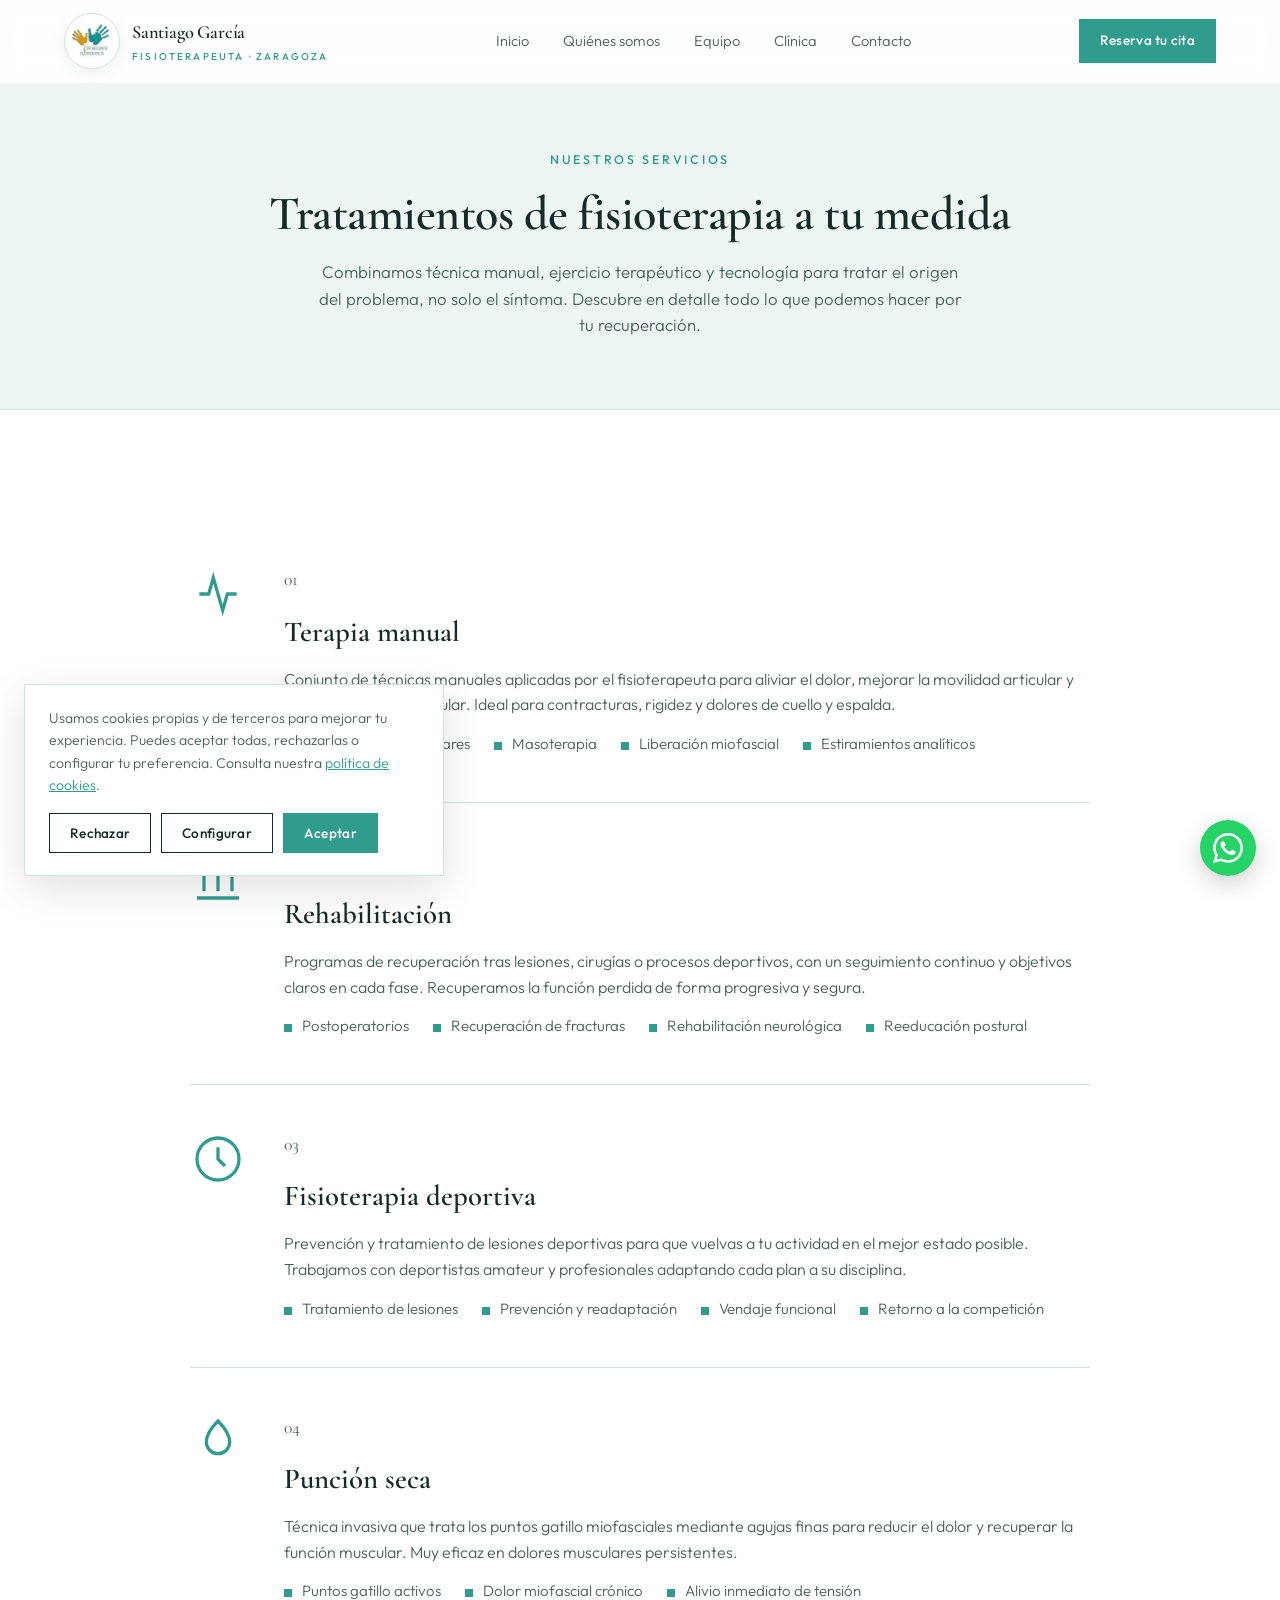
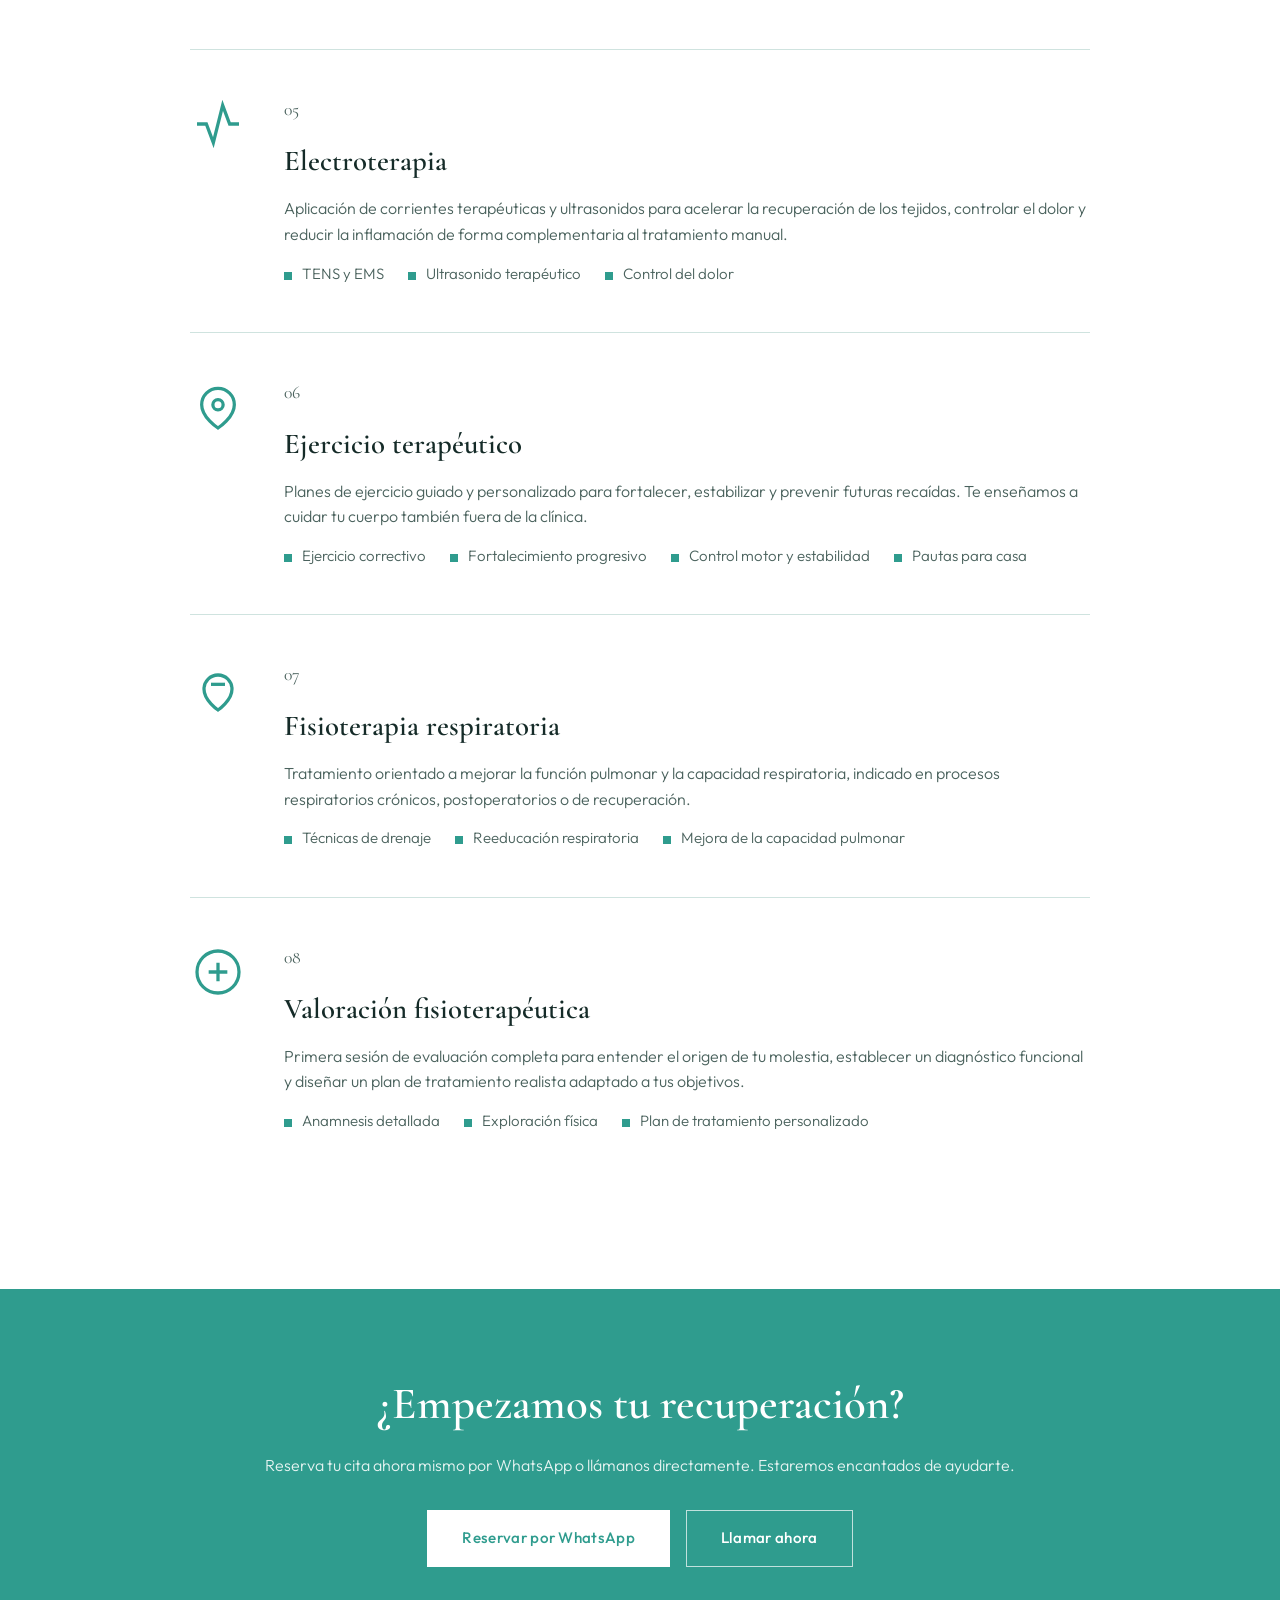
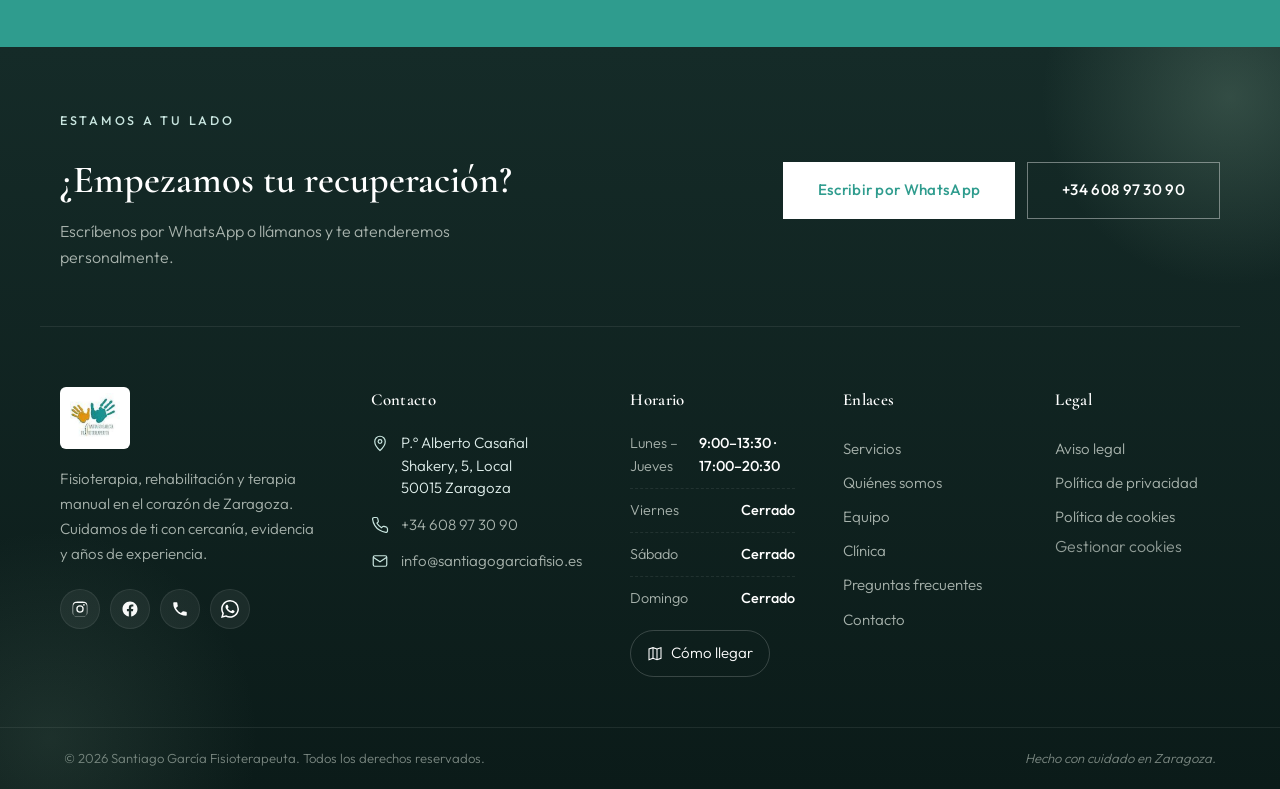
==== servicios.html @ b071722d "Add files via upload" ====
<!doctype html>
<html lang=es>

<head>
  <meta charset=UTF-8>
  <meta content="default-src 'self'; base-uri 'self'; object-src 'none'; frame-ancestors 'none'; form-action 'self' https://wa.me; img-src 'self' data: https:; style-src 'self' 'unsafe-inline'; font-src 'self' data:; script-src 'self' 'unsafe-inline'; connect-src 'self'; upgrade-insecure-requests" http-equiv=Content-Security-Policy>
  <meta content=nosniff http-equiv=X-Content-Type-Options>
  <meta content=strict-origin-when-cross-origin http-equiv=Referrer-Policy>
  <meta content="geolocation=(), microphone=(), camera=(), payment=(), interest-cohort=()" http-equiv=Permissions-Policy>
  <meta content="telephone=no" name=format-detection>
  <meta content="width=device-width,initial-scale=1" name=viewport>
  <meta content="Todos los servicios de fisioterapia de Santiago García: terapia manual, rehabilitación, fisioterapia deportiva, punción seca, electroterapia y más en Zaragoza." name=description>
  <title>Servicios de Fisioterapia en Zaragoza | Santiago García Fisioterapeuta</title>
  <meta content="servicios fisioterapia Zaragoza, terapia manual, rehabilitación, punción seca, fisioterapia deportiva, electroterapia" name=keywords>
  <meta content="Santiago García Fisioterapeuta" name=author>
  <meta content="index, follow, max-image-preview:large" name=robots>
  <meta content=#2f9c8e name=theme-color>
  <link href=https://santiagogarciafisio.es/servicios.html rel=canonical>
  <meta content=website property=og:type>
  <meta content="Santiago García Fisioterapeuta" property=og:site_name>
  <meta content=es_ES property=og:locale>
  <meta content=https://santiagogarciafisio.es/servicios.html property=og:url>
  <meta content="Servicios de Fisioterapia en Zaragoza | Santiago García" property=og:title>
  <meta content="Terapia manual, rehabilitación, fisioterapia deportiva, punción seca y más. Atención personalizada en Zaragoza." property=og:description>
  <meta content=https://santiagogarciafisio.es/images/hero-bg.webp property=og:image>
  <meta content=summary_large_image name=twitter:card>
  <meta content="Servicios de Fisioterapia en Zaragoza" name=twitter:title>
  <meta content="Terapia manual, rehabilitación, fisioterapia deportiva, punción seca y más." name=twitter:description>
  <meta content=https://santiagogarciafisio.es/images/hero-bg.webp name=twitter:image>
  <link as=image fetchpriority=high href=images/logo.webp rel=preload>
  <link as=font crossorigin href=fonts/outfit-300-latin.woff2 rel=preload type=font/woff2>
  <link as=font crossorigin href=fonts/cormorant-garamond-600-latin.woff2 rel=preload type=font/woff2>
  <link href=styles.css rel=stylesheet>
  <script type=application/ld+json>
    {
      "@context": "https://schema.org",
      "@type": "Physiotherapist",
      "@id": "https://santiagogarciafisio.es/#business",
      "name": "Santiago García Fisioterapeuta",
      "url": "https://santiagogarciafisio.es/",
      "telephone": "+34608973090",
      "address": {
        "@type": "PostalAddress",
        "streetAddress": "P.º Alberto Casañal Shakery, 5, Local",
        "addressLocality": "Zaragoza",
        "postalCode": "50015",
        "addressCountry": "ES"
      }
    }
  </script>
  <script type=application/ld+json>
    {
      "@context": "https://schema.org",
      "@type": "BreadcrumbList",
      "itemListElement": [{
          "@type": "ListItem",
          "position": 1,
          "name": "Inicio",
          "item": "https://santiagogarciafisio.es/"
        },
        {
          "@type": "ListItem",
          "position": 2,
          "name": "Servicios",
          "item": "https://santiagogarciafisio.es/servicios.html"
        }
      ]
    }
  </script>
</head>

<body>
  <header class="header is-scrolled" id=site-header>
    <div class="container header__inner"><a class=header__logo href=index.html> <img alt="Santiago García Fisioterapeuta" decoding=async fetchpriority=high height=140 src=images/logo.webp width=140> <span class=header__logo-text> <span class=header__logo-name>Santiago García</span> <span class=header__logo-tag>Fisioterapeuta · Zaragoza</span> </span> </a>
      <nav class=nav><a class=nav__link href=index.html>Inicio</a><a class=nav__link href=index.html#quienes-somos>Quiénes somos</a><a class=nav__link href=index.html#equipo>Equipo</a><a class=nav__link href=index.html#clinica>Clínica</a><a class=nav__link href=index.html#contacto>Contacto</a></nav><a class="btn btn--sm btn--primary" href=index.html#contacto>Reserva tu cita</a>
    </div>
  </header>
  <main>
    <section class=page-hero>
      <div class=container>
        <p class=eyebrow>Nuestros servicios</p>
        <h1 class=section__title>Tratamientos de fisioterapia a tu medida</h1>
        <p class=section__lead>Combinamos técnica manual, ejercicio terapéutico y tecnología para tratar el origen del problema, no solo el síntoma. Descubre en detalle todo lo que podemos hacer por tu recuperación.</p>
      </div>
    </section>
    <section class=section>
      <div class=container>
        <div class=services-list>
          <article class="reveal service-detail"><span class=service-detail__icon><svg viewbox="0 0 24 24" fill=none stroke=currentColor stroke-width=1.4>
                <path d="M4 12h4l2-7 4 14 2-7h4" />
              </svg></span>
            <div>
              <p class=service-detail__num>01</p>
              <h3>Terapia manual</h3>
              <p>Conjunto de técnicas manuales aplicadas por el fisioterapeuta para aliviar el dolor, mejorar la movilidad articular y liberar la tensión muscular. Ideal para contracturas, rigidez y dolores de cuello y espalda.</p>
              <ul>
                <li>Movilizaciones articulares</li>
                <li>Masoterapia</li>
                <li>Liberación miofascial</li>
                <li>Estiramientos analíticos</li>
              </ul>
            </div>
          </article>
          <article class="reveal service-detail"><span class=service-detail__icon><svg viewbox="0 0 24 24" fill=none stroke=currentColor stroke-width=1.4>
                <path d="M6 18V9m6 9V6m6 12v-6" />
                <path d="M3 21h18" />
              </svg></span>
            <div>
              <p class=service-detail__num>02</p>
              <h3>Rehabilitación</h3>
              <p>Programas de recuperación tras lesiones, cirugías o procesos deportivos, con un seguimiento continuo y objetivos claros en cada fase. Recuperamos la función perdida de forma progresiva y segura.</p>
              <ul>
                <li>Postoperatorios</li>
                <li>Recuperación de fracturas</li>
                <li>Rehabilitación neurológica</li>
                <li>Reeducación postural</li>
              </ul>
            </div>
          </article>
          <article class="reveal service-detail"><span class=service-detail__icon><svg viewbox="0 0 24 24" fill=none stroke=currentColor stroke-width=1.4>
                <circle cx=12 cy=12 r=9 />
                <path d="M12 7v5l3 3" />
              </svg></span>
            <div>
              <p class=service-detail__num>03</p>
              <h3>Fisioterapia deportiva</h3>
              <p>Prevención y tratamiento de lesiones deportivas para que vuelvas a tu actividad en el mejor estado posible. Trabajamos con deportistas amateur y profesionales adaptando cada plan a su disciplina.</p>
              <ul>
                <li>Tratamiento de lesiones</li>
                <li>Prevención y readaptación</li>
                <li>Vendaje funcional</li>
                <li>Retorno a la competición</li>
              </ul>
            </div>
          </article>
          <article class="reveal service-detail"><span class=service-detail__icon><svg viewbox="0 0 24 24" fill=none stroke=currentColor stroke-width=1.4>
                <path d="M12 3c3 3 5 6 5 9a5 5 0 0 1-10 0c0-3 2-6 5-9Z" />
              </svg></span>
            <div>
              <p class=service-detail__num>04</p>
              <h3>Punción seca</h3>
              <p>Técnica invasiva que trata los puntos gatillo miofasciales mediante agujas finas para reducir el dolor y recuperar la función muscular. Muy eficaz en dolores musculares persistentes.</p>
              <ul>
                <li>Puntos gatillo activos</li>
                <li>Dolor miofascial crónico</li>
                <li>Alivio inmediato de tensión</li>
              </ul>
            </div>
          </article>
          <article class="reveal service-detail"><span class=service-detail__icon><svg viewbox="0 0 24 24" fill=none stroke=currentColor stroke-width=1.4>
                <path d="M3 12h4l3 8 4-16 3 8h4" />
              </svg></span>
            <div>
              <p class=service-detail__num>05</p>
              <h3>Electroterapia</h3>
              <p>Aplicación de corrientes terapéuticas y ultrasonidos para acelerar la recuperación de los tejidos, controlar el dolor y reducir la inflamación de forma complementaria al tratamiento manual.</p>
              <ul>
                <li>TENS y EMS</li>
                <li>Ultrasonido terapéutico</li>
                <li>Control del dolor</li>
              </ul>
            </div>
          </article>
          <article class="reveal service-detail"><span class=service-detail__icon><svg viewbox="0 0 24 24" fill=none stroke=currentColor stroke-width=1.4>
                <path d="M12 21s-7-4.5-7-10a7 7 0 0 1 14 0c0 5.5-7 10-7 10Z" />
                <circle cx=12 cy=11 r=2.2 />
              </svg></span>
            <div>
              <p class=service-detail__num>06</p>
              <h3>Ejercicio terapéutico</h3>
              <p>Planes de ejercicio guiado y personalizado para fortalecer, estabilizar y prevenir futuras recaídas. Te enseñamos a cuidar tu cuerpo también fuera de la clínica.</p>
              <ul>
                <li>Ejercicio correctivo</li>
                <li>Fortalecimiento progresivo</li>
                <li>Control motor y estabilidad</li>
                <li>Pautas para casa</li>
              </ul>
            </div>
          </article>
          <article class="reveal service-detail"><span class=service-detail__icon><svg viewbox="0 0 24 24" fill=none stroke=currentColor stroke-width=1.4>
                <path d="M12 21s-6-4-6-9a6 6 0 0 1 12 0c0 5-6 9-6 9Z" />
                <path d="M9 10h6" />
              </svg></span>
            <div>
              <p class=service-detail__num>07</p>
              <h3>Fisioterapia respiratoria</h3>
              <p>Tratamiento orientado a mejorar la función pulmonar y la capacidad respiratoria, indicado en procesos respiratorios crónicos, postoperatorios o de recuperación.</p>
              <ul>
                <li>Técnicas de drenaje</li>
                <li>Reeducación respiratoria</li>
                <li>Mejora de la capacidad pulmonar</li>
              </ul>
            </div>
          </article>
          <article class="reveal service-detail"><span class=service-detail__icon><svg viewbox="0 0 24 24" fill=none stroke=currentColor stroke-width=1.4>
                <circle cx=12 cy=12 r=9 />
                <path d="M8 12h8M12 8v8" />
              </svg></span>
            <div>
              <p class=service-detail__num>08</p>
              <h3>Valoración fisioterapéutica</h3>
              <p>Primera sesión de evaluación completa para entender el origen de tu molestia, establecer un diagnóstico funcional y diseñar un plan de tratamiento realista adaptado a tus objetivos.</p>
              <ul>
                <li>Anamnesis detallada</li>
                <li>Exploración física</li>
                <li>Plan de tratamiento personalizado</li>
              </ul>
            </div>
          </article>
        </div>
      </div>
    </section>
    <section class=final-cta data-testid=servicios-final-cta>
      <div class=container>
        <h2>¿Empezamos tu recuperación?</h2>
        <p>Reserva tu cita ahora mismo por WhatsApp o llámanos directamente. Estaremos encantados de ayudarte.</p>
        <div class=final-cta__actions><a class="btn btn--light" href="https://wa.me/34608973090?text=Hola%2C%20me%20gustar%C3%ADa%20reservar%20una%20cita%20de%20fisioterapia." data-testid=servicios-whatsapp-btn rel=noopener target=_blank>Reservar por WhatsApp</a><a class="btn btn--outline-light" data-testid=servicios-call-btn href=tel:+34608973090>Llamar ahora</a></div>
      </div>
    </section>
  </main>
  <footer class=footer data-testid=footer-section>
    <div class="container footer__hero">
      <div class=footer__hero-text>
        <p class="eyebrow eyebrow--light">Estamos a tu lado</p>
        <h3 class=footer__hero-title>¿Empezamos tu recuperación?</h3>
        <p class=footer__hero-lead>Escríbenos por WhatsApp o llámanos y te atenderemos personalmente.</p>
      </div>
      <div class=footer__hero-actions><a class="btn btn--light" href="https://wa.me/34608973090?text=Hola%2C%20me%20gustar%C3%ADa%20pedir%20una%20cita." rel=noopener target=_blank>Escribir por WhatsApp</a><a class="btn btn--outline-light" href=tel:+34608973090>+34 608 97 30 90</a></div>
    </div>
    <div class="container footer__grid">
      <div class="footer__col footer__brand"><img alt="Santiago García Fisioterapeuta" class=footer__logo decoding=async height=140 loading=lazy src=images/logo.webp width=140>
        <p>Fisioterapia, rehabilitación y terapia manual en el corazón de Zaragoza. Cuidamos de ti con cercanía, evidencia y años de experiencia.</p>
        <div class="social social--footer" data-testid=footer-social><a class="social__link social__link--ig" aria-label=Instagram href=https://instagram.com rel=noopener target=_blank><svg viewbox="0 0 24 24" aria-hidden=true fill=currentColor>
              <path d="M12 2.163c3.204 0 3.584.012 4.849.07 1.366.062 2.633.336 3.608 1.311.975.975 1.249 2.242 1.311 3.608.058 1.265.07 1.645.07 4.849s-.012 3.584-.07 4.849c-.062 1.366-.336 2.633-1.311 3.608-.975.975-2.242 1.249-3.608 1.311-1.265.058-1.645.07-4.849.07s-3.584-.012-4.849-.07c-1.366-.062-2.633-.336-3.608-1.311-.975-.975-1.249-2.242-1.311-3.608C2.175 15.647 2.163 15.267 2.163 12s.012-3.584.07-4.849c.062-1.366.336-2.633 1.311-3.608.975-.975 2.242-1.249 3.608-1.311C8.416 2.175 8.796 2.163 12 2.163Zm0 1.802c-3.15 0-3.522.012-4.767.069-1.02.047-1.573.216-1.94.36-.487.19-.835.416-1.2.782-.366.365-.592.713-.782 1.2-.144.367-.313.92-.36 1.94-.057 1.245-.069 1.617-.069 4.767s.012 3.522.069 4.767c.047 1.02.216 1.573.36 1.94.19.487.416.835.782 1.2.365.366.713.592 1.2.782.367.144.92.313 1.94.36 1.245.057 1.617.069 4.767.069s3.522-.012 4.767-.069c1.02-.047 1.573-.216 1.94-.36.487-.19.835-.416 1.2-.782.366-.365.592-.713.782-1.2.144-.367.313-.92.36-1.94.057-1.245.069-1.617.069-4.767s-.012-3.522-.069-4.767c-.047-1.02-.216-1.573-.36-1.94a3.23 3.23 0 0 0-.782-1.2 3.23 3.23 0 0 0-1.2-.782c-.367-.144-.92-.313-1.94-.36-1.245-.057-1.617-.069-4.767-.069Zm0 3.064A4.971 4.971 0 1 1 12 17a4.971 4.971 0 0 1 0-9.971Zm0 8.2A3.229 3.229 0 1 0 12 8.771a3.229 3.229 0 0 0 0 6.458Zm6.406-8.845a1.163 1.163 0 1 1-2.326 0 1.163 1.163 0 0 1 2.326 0Z" />
            </svg> </a><a class="social__link social__link--fb" aria-label=Facebook href=https://facebook.com rel=noopener target=_blank><svg viewbox="0 0 24 24" aria-hidden=true fill=currentColor>
              <path d="M22 12.06C22 6.5 17.52 2 12 2S2 6.5 2 12.06C2 17.08 5.66 21.24 10.44 22v-7.03H7.9v-2.91h2.54V9.85c0-2.52 1.49-3.91 3.78-3.91 1.09 0 2.24.2 2.24.2v2.47h-1.26c-1.24 0-1.63.78-1.63 1.57v1.88h2.78l-.44 2.91h-2.34V22C18.34 21.24 22 17.08 22 12.06Z" />
            </svg> </a><a class="social__link social__link--tel" aria-label=Teléfono href=tel:+34608973090><svg viewbox="0 0 24 24" aria-hidden=true fill=currentColor>
              <path d="M6.62 10.79a15.05 15.05 0 0 0 6.59 6.59l2.2-2.2a1 1 0 0 1 1.02-.24c1.12.37 2.33.57 3.57.57a1 1 0 0 1 1 1V20a1 1 0 0 1-1 1A17 17 0 0 1 3 4a1 1 0 0 1 1-1h3.5a1 1 0 0 1 1 1c0 1.24.2 2.45.57 3.57a1 1 0 0 1-.24 1.02l-2.21 2.2Z" />
            </svg> </a><a class="social__link social__link--wa" aria-label=WhatsApp href=https://wa.me/34608973090 rel=noopener target=_blank><svg viewbox="0 0 24 24" aria-hidden=true fill=currentColor>
              <path d="M17.472 14.382c-.297-.149-1.758-.867-2.03-.967-.273-.099-.471-.148-.67.15-.197.297-.767.966-.94 1.164-.173.199-.347.223-.644.075-.297-.149-1.255-.463-2.39-1.475-.883-.788-1.48-1.761-1.653-2.059-.173-.297-.018-.458.13-.606.134-.133.298-.347.446-.52.149-.174.198-.298.298-.497.099-.198.05-.371-.025-.52-.075-.149-.669-1.612-.916-2.207-.242-.579-.487-.5-.669-.51-.173-.008-.371-.01-.57-.01-.198 0-.52.074-.792.372-.272.297-1.04 1.016-1.04 2.479 0 1.462 1.065 2.875 1.213 3.074.149.198 2.096 3.2 5.077 4.487.71.306 1.263.489 1.694.625.712.227 1.36.195 1.871.118.571-.085 1.758-.719 2.006-1.413.248-.694.248-1.289.173-1.413-.074-.124-.272-.198-.57-.347m-5.421 7.403h-.004a9.87 9.87 0 0 1-5.031-1.378l-.361-.214-3.741.982.998-3.648-.235-.374a9.86 9.86 0 0 1-1.51-5.26c.001-5.45 4.436-9.884 9.888-9.884 2.64 0 5.122 1.03 6.988 2.898a9.825 9.825 0 0 1 2.893 6.994c-.003 5.45-4.437 9.884-9.885 9.884m8.413-18.297A11.815 11.815 0 0 0 12.05 0C5.495 0 .16 5.335.157 11.892c0 2.096.547 4.142 1.588 5.945L.057 24l6.305-1.654a11.882 11.882 0 0 0 5.683 1.448h.005c6.554 0 11.89-5.335 11.893-11.893a11.821 11.821 0 0 0-3.48-8.413z" />
            </svg></a></div>
      </div>
      <div class=footer__col>
        <h4>Contacto</h4>
        <ul class=footer__list>
          <li><svg viewbox="0 0 24 24" class=footer__ic fill=none stroke=currentColor stroke-width=1.6>
              <path d="M12 22s-7-6.2-7-12a7 7 0 1 1 14 0c0 5.8-7 12-7 12Z" />
              <circle cx=12 cy=10 r=2.5 />
            </svg> <span>P.º Alberto Casañal Shakery, 5, Local<br>50015 Zaragoza</span></li>
          <li><svg viewbox="0 0 24 24" class=footer__ic fill=none stroke=currentColor stroke-width=1.6>
              <path d="M22 16.9v3a2 2 0 0 1-2.2 2 19.8 19.8 0 0 1-8.6-3.1 19.5 19.5 0 0 1-6-6A19.8 19.8 0 0 1 2.1 4.2 2 2 0 0 1 4.1 2h3a2 2 0 0 1 2 1.7c.1.9.3 1.8.6 2.6a2 2 0 0 1-.5 2.1L8 9.6a16 16 0 0 0 6 6l1.2-1.2a2 2 0 0 1 2.1-.5c.8.3 1.7.5 2.6.6a2 2 0 0 1 1.7 2Z" />
            </svg> <a href=tel:+34608973090>+34 608 97 30 90</a></li>
          <li><svg viewbox="0 0 24 24" class=footer__ic fill=none stroke=currentColor stroke-width=1.6>
              <rect height=14 rx=2 width=18 x=3 y=5 />
              <path d="m3 7 9 6 9-6" />
            </svg> <a href=mailto:info@santiagogarciafisio.es>info@santiagogarciafisio.es</a></li>
        </ul>
      </div>
      <div class=footer__col>
        <h4>Horario</h4>
        <ul class=footer__hours>
          <li><span>Lunes – Jueves</span><span>9:00–13:30 · 17:00–20:30</span></li>
          <li><span>Viernes</span><span>Cerrado</span></li>
          <li><span>Sábado</span><span>Cerrado</span></li>
          <li><span>Domingo</span><span>Cerrado</span></li>
        </ul><a href="https://maps.google.com/?q=P.º+Alberto+Casañal+Shakery,+5,+50015+Zaragoza" class=footer__map-link rel=noopener target=_blank><svg viewbox="0 0 24 24" fill=none stroke=currentColor stroke-width=1.6>
            <path d="M9 20 3 22V6l6-2 6 2 6-2v16l-6 2-6-2Z" />
            <path d="M9 4v16M15 6v16" />
          </svg> <span>Cómo llegar</span></a>
      </div>
      <div class=footer__col>
        <h4>Enlaces</h4><a href=#servicios>Servicios</a><a href=#quienes-somos>Quiénes somos</a><a href=#equipo>Equipo</a><a href=#clinica>Clínica</a><a href=#faq>Preguntas frecuentes</a><a href=#contacto>Contacto</a>
      </div>
      <div class=footer__col>
        <h4>Legal</h4><a data-testid=footer-aviso-legal href=aviso-legal.html>Aviso legal</a><a data-testid=footer-privacidad href=privacidad.html>Política de privacidad</a><a data-testid=footer-cookies href=cookies.html>Política de cookies</a><button class=footer__link-btn data-cookie-manage data-testid=footer-cookie-manage type=button>Gestionar cookies</button>
      </div>
    </div>
    <div class=footer__bottom>
      <div class="container footer__bottom-inner">
        <p>© <span id=year></span> Santiago García Fisioterapeuta. Todos los derechos reservados.</p>
        <p class=footer__made>Hecho con cuidado en Zaragoza.</p>
      </div>
    </div>
  </footer><a class="fab fab--wa" href="https://wa.me/34608973090?text=Hola%2C%20me%20gustar%C3%ADa%20pedir%20una%20cita%20de%20fisioterapia." aria-label=WhatsApp rel=noopener target=_blank><svg viewbox="0 0 24 24" aria-hidden=true fill=currentColor>
      <path d="M17.472 14.382c-.297-.149-1.758-.867-2.03-.967-.273-.099-.471-.148-.67.15-.197.297-.767.966-.94 1.164-.173.199-.347.223-.644.075-.297-.149-1.255-.463-2.39-1.475-.883-.788-1.48-1.761-1.653-2.059-.173-.297-.018-.458.13-.606.134-.133.298-.347.446-.52.149-.174.198-.298.298-.497.099-.198.05-.371-.025-.52-.075-.149-.669-1.612-.916-2.207-.242-.579-.487-.5-.669-.51-.173-.008-.371-.01-.57-.01-.198 0-.52.074-.792.372-.272.297-1.04 1.016-1.04 2.479 0 1.462 1.065 2.875 1.213 3.074.149.198 2.096 3.2 5.077 4.487.71.306 1.263.489 1.694.625.712.227 1.36.195 1.871.118.571-.085 1.758-.719 2.006-1.413.248-.694.248-1.289.173-1.413-.074-.124-.272-.198-.57-.347m-5.421 7.403h-.004a9.87 9.87 0 01-5.031-1.378l-.361-.214-3.741.982.998-3.648-.235-.374a9.86 9.86 0 01-1.51-5.26c.001-5.45 4.436-9.884 9.888-9.884 2.64 0 5.122 1.03 6.988 2.898a9.825 9.825 0 012.893 6.994c-.003 5.45-4.437 9.884-9.885 9.884m8.413-18.297A11.815 11.815 0 0012.05 0C5.495 0 .16 5.335.157 11.892c0 2.096.547 4.142 1.588 5.945L.057 24l6.305-1.654a11.882 11.882 0 005.683 1.448h.005c6.554 0 11.89-5.335 11.893-11.893a11.821 11.821 0 00-3.48-8.413z" />
    </svg></a>
  <div aria-label="Aviso de cookies" aria-live=polite class=cookie id=cookie-banner role=dialog>
    <p>Usamos cookies propias y de terceros para mejorar tu experiencia. Puedes aceptar todas, rechazarlas o configurar tu preferencia. Consulta nuestra <a href=cookies.html>política de cookies</a>.</p>
    <div class=cookie__actions><button class="btn btn--sm btn--secondary" id=cookie-reject>Rechazar</button><button class="btn btn--sm btn--secondary" id=cookie-configure>Configurar</button><button class="btn btn--sm btn--primary" id=cookie-accept>Aceptar</button></div>
  </div>
  <div aria-labelledby=cookie-modal-title-s aria-modal=true class=cookie-modal id=cookie-modal role=dialog>
    <div class=cookie-modal__panel><button aria-label=Cerrar class=cookie-modal__close id=cookie-modal-close>×</button>
      <h3 id=cookie-modal-title-s>Preferencias de cookies</h3>
      <p class=cookie-modal__intro>Elige qué tipos de cookies quieres permitir. Puedes cambiar tu decisión en cualquier momento desde el enlace "Gestionar cookies" del pie de página.</p>
      <div class=cookie-cat>
        <div class=cookie-cat__head>
          <div>
            <h4>Estrictamente necesarias</h4>
            <p>Imprescindibles para el funcionamiento y la seguridad del sitio. No pueden desactivarse.</p>
          </div><span class=cookie-cat__lock>Siempre activas</span>
        </div>
      </div>
      <div class=cookie-cat>
        <div class=cookie-cat__head>
          <div>
            <h4>Analítica</h4>
            <p>Nos ayudan a entender el uso del sitio de forma agregada para mejorarlo.</p>
          </div><label class=cookie-switch><input id=cookie-cat-analitica type=checkbox><span></span></label>
        </div>
      </div>
      <div class=cookie-cat>
        <div class=cookie-cat__head>
          <div>
            <h4>Marketing / Publicidad</h4>
            <p>Se usan para mostrar contenidos y anuncios más relevantes en otras plataformas.</p>
          </div><label class=cookie-switch><input id=cookie-cat-marketing type=checkbox><span></span></label>
        </div>
      </div>
      <div class=cookie-modal__actions><button class="btn btn--sm btn--secondary" id=cookie-modal-reject>Rechazar todo</button><button class="btn btn--sm btn--secondary" id=cookie-save>Guardar preferencias</button><button class="btn btn--sm btn--primary" id=cookie-modal-accept>Aceptar todo</button></div>
    </div>
  </div>
  <script defer src=assets/security.js></script>
  <script defer src=script.js></script>
</body>

</html>
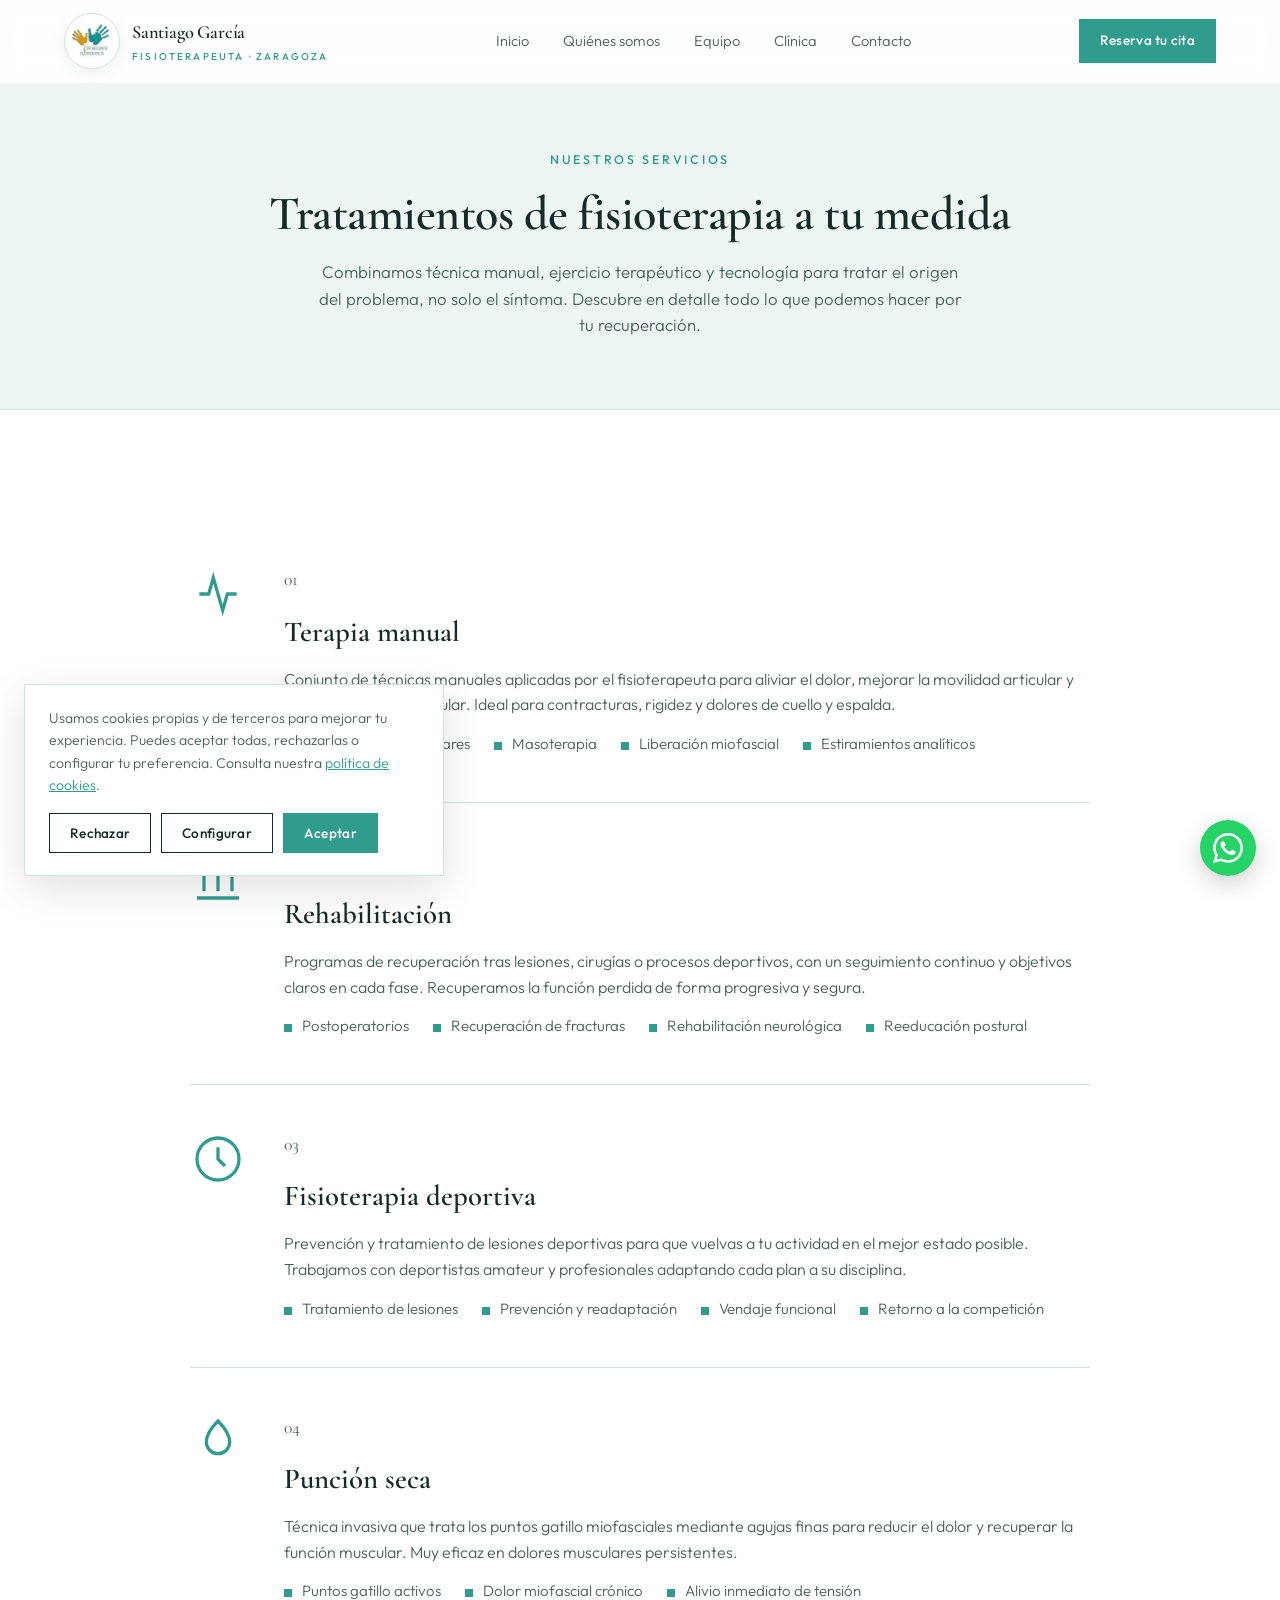
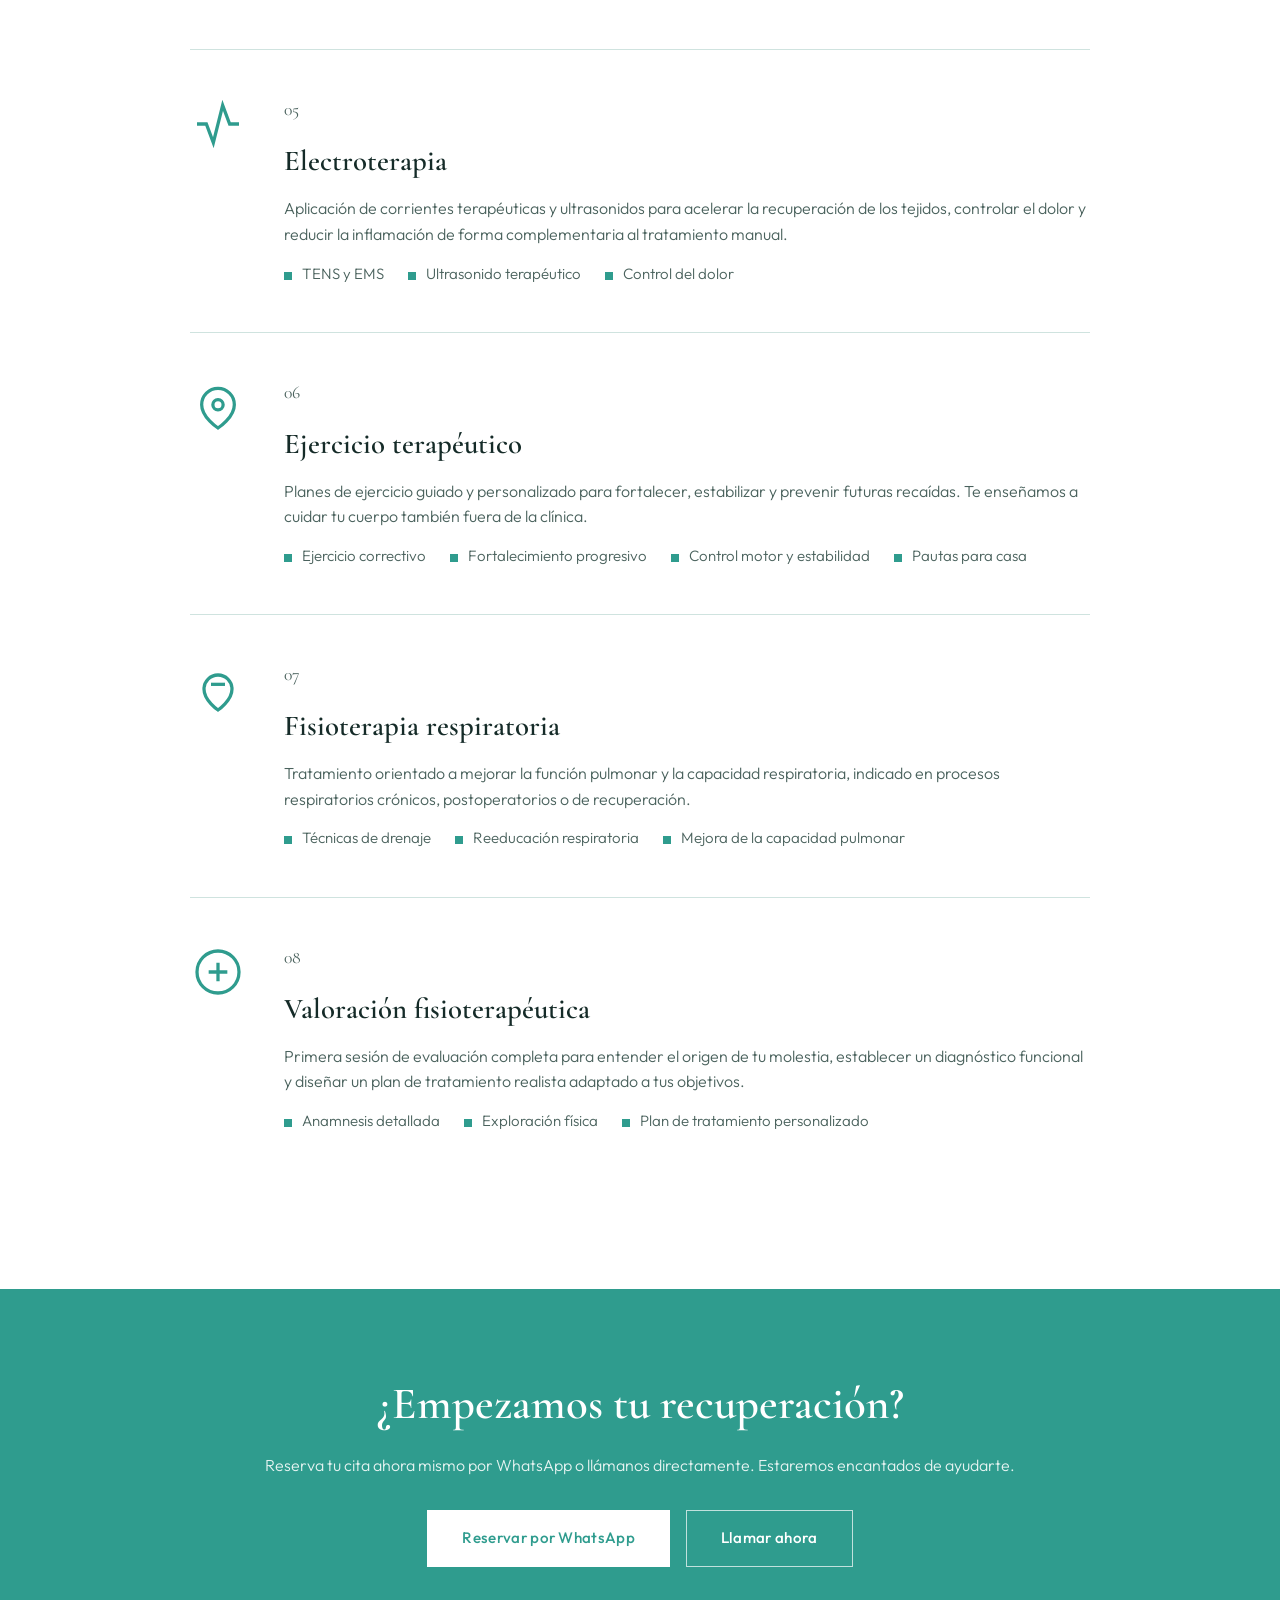
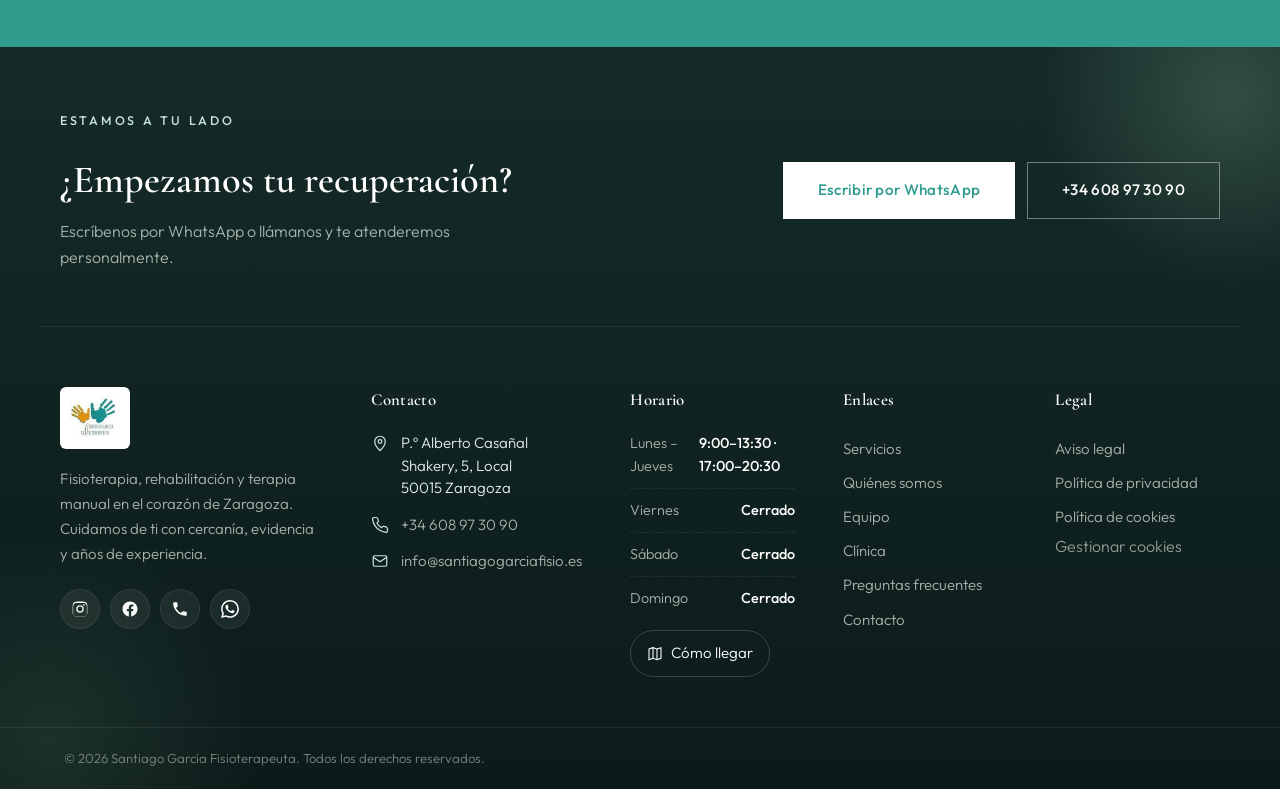
==== commit 87d00285: "Update servicios.html" ====
--- a/servicios.html
+++ b/servicios.html
@@ -278,7 +278,7 @@
     <div class=footer__bottom>
       <div class="container footer__bottom-inner">
         <p>© <span id=year></span> Santiago García Fisioterapeuta. Todos los derechos reservados.</p>
-        <p class=footer__made>Hecho con cuidado en Zaragoza.</p>
+        
       </div>
     </div>
   </footer><a class="fab fab--wa" href="https://wa.me/34608973090?text=Hola%2C%20me%20gustar%C3%ADa%20pedir%20una%20cita%20de%20fisioterapia." aria-label=WhatsApp rel=noopener target=_blank><svg viewbox="0 0 24 24" aria-hidden=true fill=currentColor>
@@ -323,4 +323,4 @@
   <script defer src=script.js></script>
 </body>
 
-</html>+</html>
